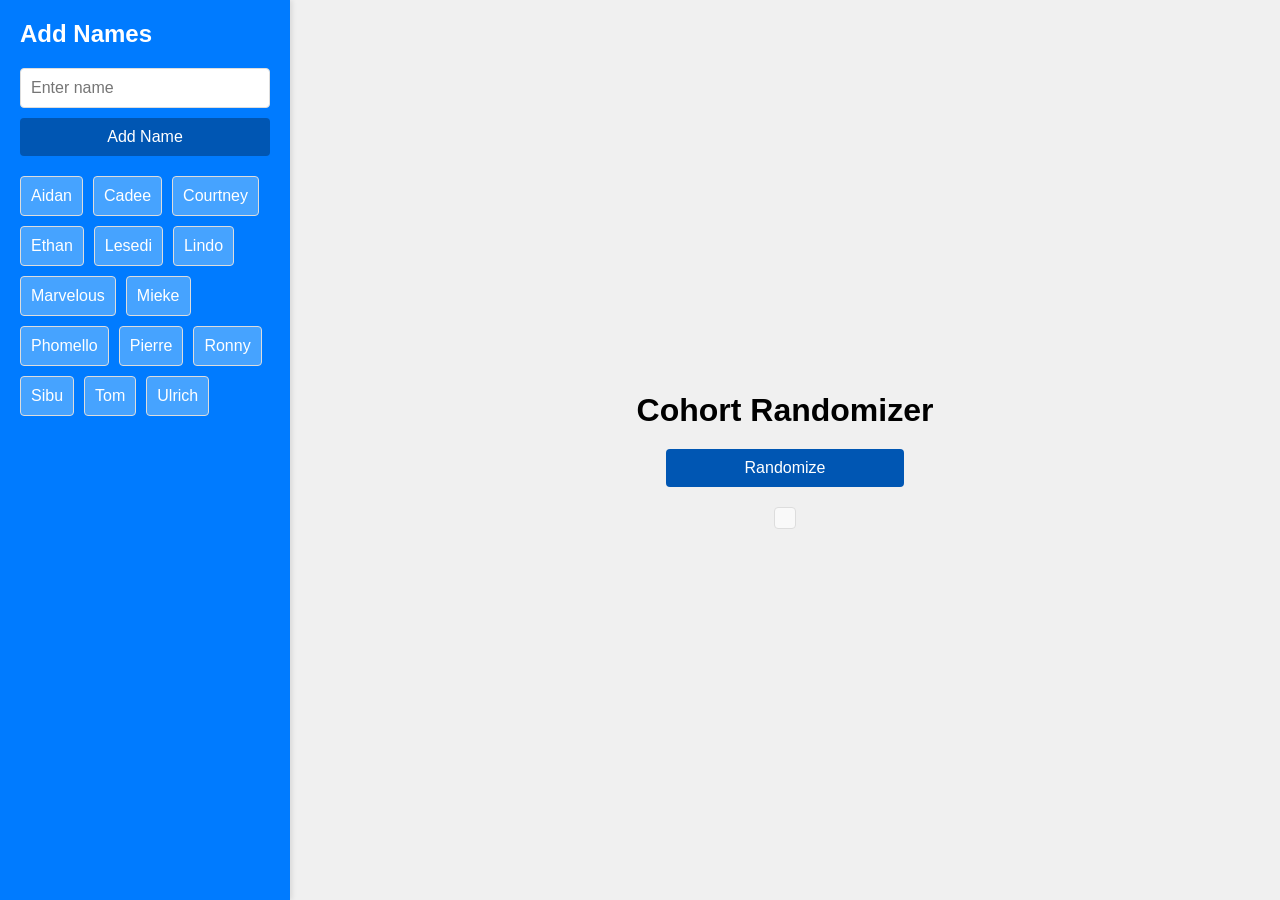
==== index.html @ a6b9dd92 "Update" ====
<!DOCTYPE html>
<html lang="en">
<head>
    <meta charset="UTF-8">
    <meta name="viewport" content="width=device-width, initial-scale=1.0">
    <title>Cohort Randomizer</title>
    <link rel="stylesheet" href="styles.css">
</head>
<body>
    <div class="sidebar">
        <h2>Add Names</h2>
        <input type="text" id="nameInput" placeholder="Enter name">
        <button onclick="addName()">Add Name</button>
        <div class="name-list" id="nameList"></div>
    </div>
    <div class="container">
        <h1>Cohort Randomizer</h1>
        <button class="randomizer-button" onclick="randomizeCohort()">Randomize</button>
        <div class="result" id="result"></div>
    </div>

    <script src="cohortRandomizer.js">
    </script>
</body>
</html>
---- styles.css ----
body {
    font-family: Arial, sans-serif;
    margin: 0;
    padding: 0;
    display: flex;
    height: 100vh;
    background-color: #f0f0f0;
}
.sidebar {
    width: 250px;
    background-color: #007BFF;
    color: #fff;
    padding: 20px;
    box-shadow: 2px 0 5px rgba(0, 0, 0, 0.1);
    overflow-y: auto;
}
.sidebar h2 {
    margin-top: 0;
}
.sidebar input {
    width: 100%;
    padding: 10px;
    margin-bottom: 10px;
    font-size: 16px;
    border: 1px solid #ddd;
    border-radius: 4px;
    box-sizing: border-box;
}
.sidebar button {
    padding: 10px 20px;
    font-size: 16px;
    cursor: pointer;
    border: none;
    border-radius: 4px;
    background-color: #0056b3;
    color: #fff;
    width: 100%;
    margin-bottom: 20px; /* Added margin-bottom */
}
.name-list {
    display: flex;
    flex-wrap: wrap;
    gap: 10px;
}
.name-list .name-item {
    padding: 10px;
    background-color: #46a3ff;
    border: 1px solid #ddd;
    border-radius: 4px;
    cursor: pointer;
    user-select: none;
}
.name-list .name-item.selected {
    background-color: #0056b3;
    color: #fff;
}
.container {
    flex: 1;
    padding: 20px;
    display: flex;
    justify-content: center;
    align-items: center;
    flex-direction: column;
}
.container h1 {
    margin-bottom: 20px;
}
.result {
    margin-top: 20px;
    font-size: 18px;
    border: 1px solid #ddd;
    padding: 10px;
    border-radius: 4px;
    background-color: #f9f9f9;
    display: flex;
    justify-content: center;
    align-items: center;
    flex-direction: column;
}

.randomizer-button{
    padding: 10px 20px;
    font-size: 16px;
    cursor: pointer;
    border: none;
    border-radius: 4px;
    background-color: #0056b3;
    color: #fff;
    width: 25%;

}
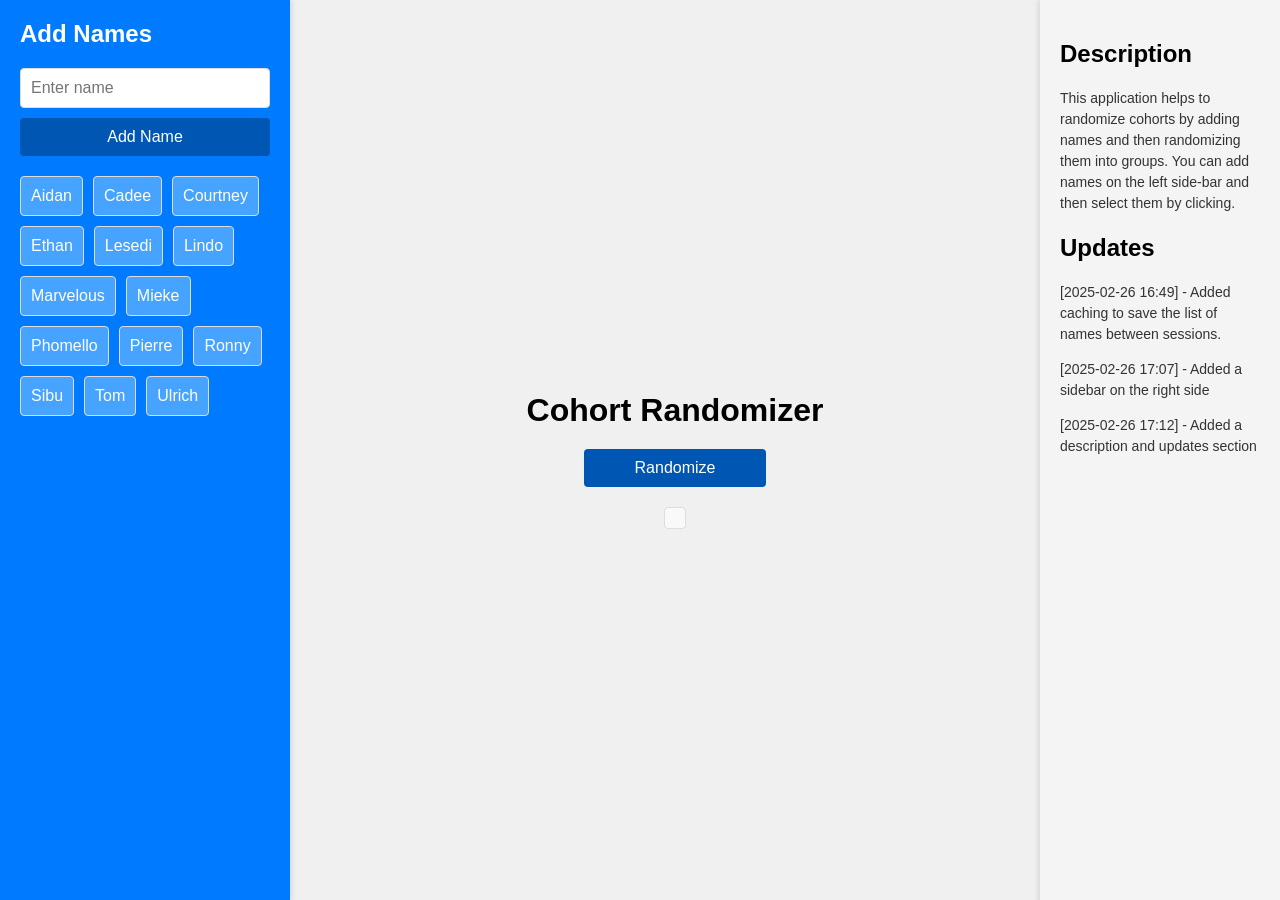
==== commit 200d1590: "Update" ====
--- a/index.html
+++ b/index.html
@@ -5,6 +5,9 @@
     <meta name="viewport" content="width=device-width, initial-scale=1.0">
     <title>Cohort Randomizer</title>
     <link rel="stylesheet" href="styles.css">
+    <style>
+
+    </style>
 </head>
 <body>
     <div class="sidebar">
@@ -18,8 +21,18 @@
         <button class="randomizer-button" onclick="randomizeCohort()">Randomize</button>
         <div class="result" id="result"></div>
     </div>
+    <div class="sidebar-right">
+        <h2>Description</h2>
+        <p>This application helps to randomize cohorts by adding names and then randomizing them into groups. You can add names on the left side-bar and then select them by clicking.</p>
+        <h2>Updates</h2>
+        <div id="updates">
+            <!-- Updates will be posted here -->
+            <p>[2025-02-26 16:49] - Added caching to save the list of names between sessions.</p>
+            <p>[2025-02-26 17:07] - Added a sidebar on the right side</p>
+            <p>[2025-02-26 17:12] - Added a description and updates section</p>
+        </div>
+    </div>
 
-    <script src="cohortRandomizer.js">
-    </script>
+    <script src="cohortRandomizer.js"></script>
 </body>
-</html>+</html></div>
--- a/styles.css
+++ b/styles.css
@@ -61,6 +61,7 @@
     justify-content: center;
     align-items: center;
     flex-direction: column;
+    margin-right: 220px; /* Adjust to make space for the right sidebar */
 }
 .container h1 {
     margin-bottom: 20px;
@@ -88,4 +89,22 @@
     color: #fff;
     width: 25%;
 
+}
+
+.sidebar-right {
+    position: fixed;
+    right: 0;
+    top: 0;
+    width: 200px;
+    height: 100%;
+    background-color: #f4f4f4;
+    padding: 20px;
+    box-shadow: -2px 0 5px rgba(0,0,0,0.1);
+}
+
+p {
+    font-size: 14px;
+    line-height: 1.5;
+    color: #333;
+    margin-bottom: 10px;
 }
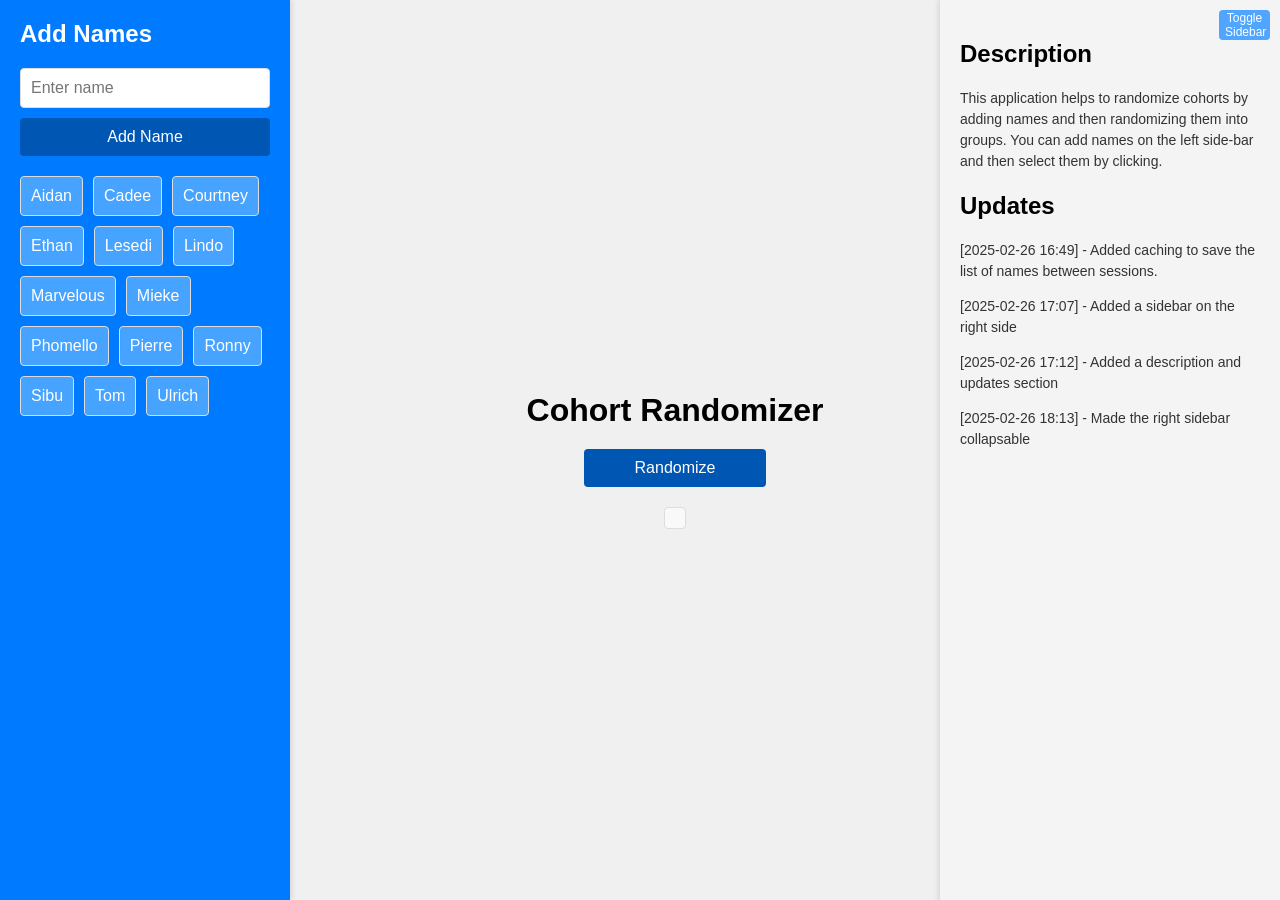
==== commit ae0c3e3b: "Update" ====
--- a/index.html
+++ b/index.html
@@ -21,7 +21,8 @@
         <button class="randomizer-button" onclick="randomizeCohort()">Randomize</button>
         <div class="result" id="result"></div>
     </div>
-    <div class="sidebar-right">
+    <div class="sidebar-right" id="sidebarRight">
+        <button class="toggle-button" onclick="toggleSidebar()">Toggle Sidebar</button>
         <h2>Description</h2>
         <p>This application helps to randomize cohorts by adding names and then randomizing them into groups. You can add names on the left side-bar and then select them by clicking.</p>
         <h2>Updates</h2>
@@ -30,9 +31,16 @@
             <p>[2025-02-26 16:49] - Added caching to save the list of names between sessions.</p>
             <p>[2025-02-26 17:07] - Added a sidebar on the right side</p>
             <p>[2025-02-26 17:12] - Added a description and updates section</p>
+            <p>[2025-02-26 18:13] - Made the right sidebar collapsable</p>
         </div>
     </div>
 
     <script src="cohortRandomizer.js"></script>
+    <script>
+        function toggleSidebar() {
+            const sidebar = document.getElementById('sidebarRight');
+            sidebar.classList.toggle('collapsed');
+        }
+    </script>
 </body>
-</html></div>+</html>
--- a/styles.css
+++ b/styles.css
@@ -107,4 +107,27 @@
     line-height: 1.5;
     color: #333;
     margin-bottom: 10px;
+}
+
+.sidebar-right {
+    width: 300px;
+    transition: width 0.3s;
+}
+.sidebar-right.collapsed {
+    width: 0;
+    overflow: hidden;
+}
+.toggle-button {
+    position: absolute;
+    top: 10px;
+    right: 10px;
+    z-index: 1;
+    font-size: 12px;
+    cursor: pointer;
+    border: none;
+    border-radius: 4px;
+    background-color: #50a5ff;
+    color: #fff;
+    width: 15%;
+
 }
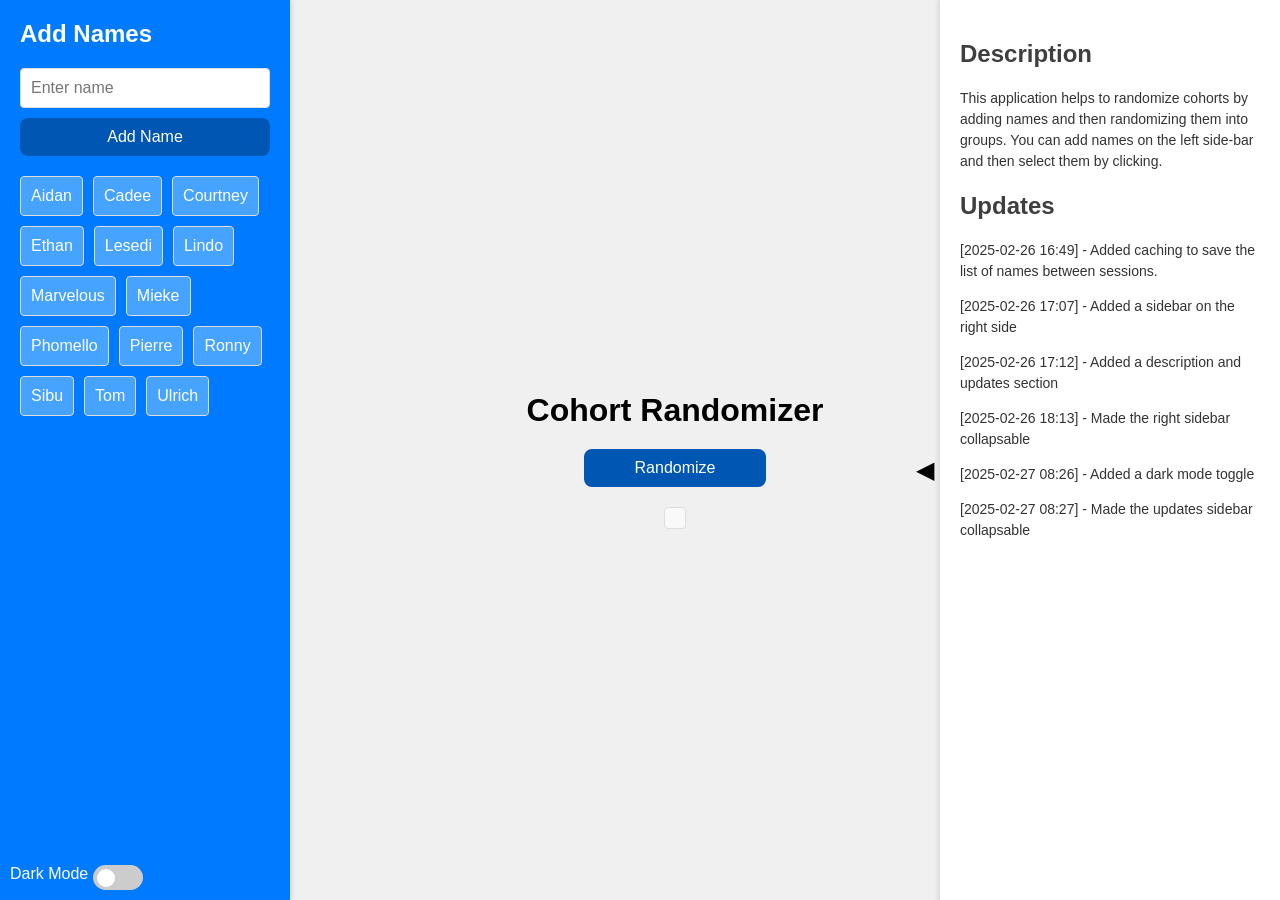
==== commit 6407a93e: "Update, added darkmode and sidebar adjust" ====
--- a/index.html
+++ b/index.html
@@ -6,7 +6,7 @@
     <title>Cohort Randomizer</title>
     <link rel="stylesheet" href="styles.css">
     <style>
-
+        
     </style>
 </head>
 <body>
@@ -15,6 +15,13 @@
         <input type="text" id="nameInput" placeholder="Enter name">
         <button onclick="addName()">Add Name</button>
         <div class="name-list" id="nameList"></div>
+        <div class="dark-mode-toggle"> 
+            <span>Dark Mode</span>
+            <label class="switch">
+                <input type="checkbox" id="darkModeSwitch" onclick="toggleDarkMode()">
+                <span class="slider"></span>
+            </label>
+        </div>
     </div>
     <div class="container">
         <h1>Cohort Randomizer</h1>
@@ -22,7 +29,7 @@
         <div class="result" id="result"></div>
     </div>
     <div class="sidebar-right" id="sidebarRight">
-        <button class="toggle-button" onclick="toggleSidebar()">Toggle Sidebar</button>
+        <button class="toggle-button" onclick="toggleSidebar()">&#9664;</button>
         <h2>Description</h2>
         <p>This application helps to randomize cohorts by adding names and then randomizing them into groups. You can add names on the left side-bar and then select them by clicking.</p>
         <h2>Updates</h2>
@@ -32,15 +39,13 @@
             <p>[2025-02-26 17:07] - Added a sidebar on the right side</p>
             <p>[2025-02-26 17:12] - Added a description and updates section</p>
             <p>[2025-02-26 18:13] - Made the right sidebar collapsable</p>
+            <p>[2025-02-27 08:26] - Added a dark mode toggle</p>
+            <p>[2025-02-27 08:27] - Made the updates sidebar collapsable</p>
         </div>
     </div>
 
     <script src="cohortRandomizer.js"></script>
     <script>
-        function toggleSidebar() {
-            const sidebar = document.getElementById('sidebarRight');
-            sidebar.classList.toggle('collapsed');
-        }
     </script>
 </body>
 </html>
--- a/styles.css
+++ b/styles.css
@@ -31,7 +31,7 @@
     font-size: 16px;
     cursor: pointer;
     border: none;
-    border-radius: 4px;
+    border-radius: 8px;
     background-color: #0056b3;
     color: #fff;
     width: 100%;
@@ -84,7 +84,7 @@
     font-size: 16px;
     cursor: pointer;
     border: none;
-    border-radius: 4px;
+    border-radius: 8px;
     background-color: #0056b3;
     color: #fff;
     width: 25%;
@@ -109,25 +109,143 @@
     margin-bottom: 10px;
 }
 
+.toggle-button {
+    background: none;
+    border: none;
+    font-size: 24px;
+    cursor: pointer;
+    position: absolute;
+    right: 100%;
+    top: 50%;
+    transform: translateY(-50%);
+}
 .sidebar-right {
+    position: fixed;
+    right: 0;
+    top: 0;
+    height: 100%;
     width: 300px;
-    transition: width 0.3s;
+    background-color: #f4f4f4;
+    box-shadow: -2px 0 5px rgba(0,0,0,0.1);
+    transition: transform 0.3s ease;
 }
 .sidebar-right.collapsed {
+    transform: translateX(100%);
+}
+
+
+/* Dark Mode Toggle Switch */
+.switch {
+    position: relative;
+    display: inline-block;
+    width: 50px;
+    height: 25px;
+  }
+  
+  .switch input {
+    opacity: 0;
     width: 0;
-    overflow: hidden;
-}
-.toggle-button {
-    position: absolute;
-    top: 10px;
-    right: 10px;
-    z-index: 1;
-    font-size: 12px;
-    cursor: pointer;
-    border: none;
-    border-radius: 4px;
-    background-color: #50a5ff;
-    color: #fff;
-    width: 15%;
-
-}+    height: 0;
+  }
+  
+  .slider {
+    position: absolute;
+    cursor: pointer;
+    top: 0;
+    left: 0;
+    right: 0;
+    bottom: 0;
+    background-color: #ccc;
+    transition: 0.4s;
+    border-radius: 25px;
+  }
+  
+  .slider:before {
+    position: absolute;
+    content: "";
+    height: 18px;
+    width: 18px;
+    left: 4px;
+    bottom: 3.5px;
+    background-color: white;
+    transition: 0.4s;
+    border-radius: 50%;
+  }
+  
+  input:checked + .slider {
+    background-color: #0056b3;
+  }
+  
+  input:checked + .slider:before {
+    transform: translateX(24px);
+  }
+
+.sidebar {
+    position: relative;
+}
+
+.sidebar-right {
+    background-color: #ffffff;
+    color: #3f3f3f;
+}
+
+
+/*Dark Mode Config*/
+.dark-mode-toggle {
+    position: absolute;
+    bottom: 10px;
+    left: 10px;
+}
+
+body.dark-mode {
+    background-color: #2c2c2c;
+    color: #e0e0e0;
+}
+
+body.dark-mode .sidebar {
+    background-color: #1e1e1e;
+    color: #e0e0e0;
+}
+
+body.dark-mode .sidebar-right {
+    background-color: #1e1e1e;
+    color: #e0e0e0;
+}
+
+body.dark-mode p {
+    color: #c0c0c0;
+}
+
+body.dark-mode .name-list .name-item {
+    background-color: #3a3a3a;
+    color: #e0e0e0;
+    border-color: #555;
+}
+
+body.dark-mode .name-list .name-item.selected {
+    background-color: #0056b3; 
+    color: #e0e0e0;
+}
+
+body.dark-mode .result {
+    background-color: #3a3a3a;
+    color: #e0e0e0;
+    border-color: #555;
+}
+
+body.dark-mode .randomizer-button {
+    background-color: #0056b3; 
+    color: #e0e0e0;
+}
+
+body.dark-mode .toggle-button {
+    color: #e0e0e0;
+}
+
+body.dark-mode .slider {
+    background-color: #555;
+}
+
+body.dark-mode .slider:before {
+    background-color: #e0e0e0;
+}
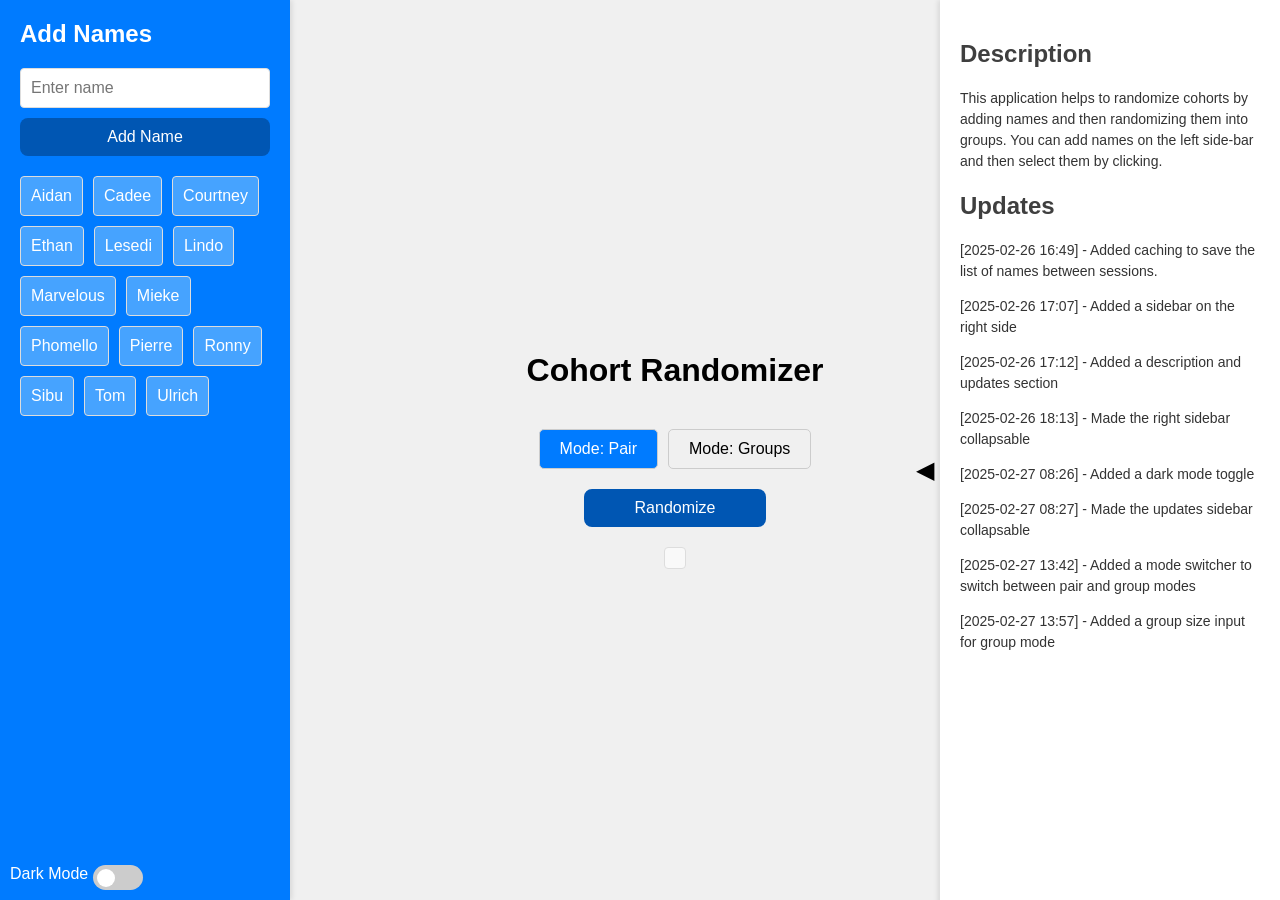
==== commit 118e3bc1: "Update, added new modes, more dark mode" ====
--- a/index.html
+++ b/index.html
@@ -6,7 +6,7 @@
     <title>Cohort Randomizer</title>
     <link rel="stylesheet" href="styles.css">
     <style>
-        
+
     </style>
 </head>
 <body>
@@ -25,6 +25,13 @@
     </div>
     <div class="container">
         <h1>Cohort Randomizer</h1>
+        <div class="switch-container">
+            <span class="switch-label" id="mode1Label" onclick="setRandomizeMode('mode1')">Mode: Pair</span>
+            <span class="switch-label" id="mode2Label" onclick="setRandomizeMode('mode2')">Mode: Groups</span>
+        </div>
+        <div id="groupSizeContainer" style="display: none;">
+            <input type="number" id="groupSizeInput" placeholder="Enter group size">
+        </div>
         <button class="randomizer-button" onclick="randomizeCohort()">Randomize</button>
         <div class="result" id="result"></div>
     </div>
@@ -41,11 +48,15 @@
             <p>[2025-02-26 18:13] - Made the right sidebar collapsable</p>
             <p>[2025-02-27 08:26] - Added a dark mode toggle</p>
             <p>[2025-02-27 08:27] - Made the updates sidebar collapsable</p>
+            <p>[2025-02-27 13:42] - Added a mode switcher to switch between pair and group modes</p>
+            <p>[2025-02-27 13:57] - Added a group size input for group mode</p>
         </div>
     </div>
 
     <script src="cohortRandomizer.js"></script>
+    <script src="main.js"></script>
     <script>
+       
     </script>
 </body>
 </html>
--- a/styles.css
+++ b/styles.css
@@ -133,6 +133,26 @@
     transform: translateX(100%);
 }
 
+.result div {
+    text-align: center;
+    margin-bottom: 20px;
+}
+.result h3 {
+    margin: 0;
+}
+#groupSizeContainer {
+    margin-top: 10px;
+    text-align: center;
+}
+#groupSizeInput {
+    width: 70%;
+    padding: 10px;
+    margin-top: 10px;
+    margin-bottom: 20px; 
+    border: 1px solid #ccc;
+    border-radius: 5px;
+    font-size: 14px;
+}
 
 /* Dark Mode Toggle Switch */
 .switch {
@@ -148,6 +168,26 @@
     height: 0;
   }
   
+  .switch-container {
+    display: flex;
+    align-items: center;
+    justify-content: center;
+    margin: 20px 0;
+}
+.switch-label {
+    padding: 10px 20px;
+    cursor: pointer;
+    background-color: #f0f0f0;
+    border: 1px solid #ccc;
+    border-radius: 5px;
+    margin: 0 5px;
+    transition: background-color 0.3s;
+}
+.switch-label.active {
+    background-color: #007bff;
+    color: white;
+}
+
   .slider {
     position: absolute;
     cursor: pointer;
@@ -249,3 +289,14 @@
 body.dark-mode .slider:before {
     background-color: #e0e0e0;
 }
+body.dark-mode .switch-label {
+    background-color: #3a3a3a;
+    color: #e0e0e0;
+    border-color: #555;
+}
+
+body.dark-mode .switch-label.active {
+    background-color: #0056b3;
+    color: #e0e0e0;
+}
+
